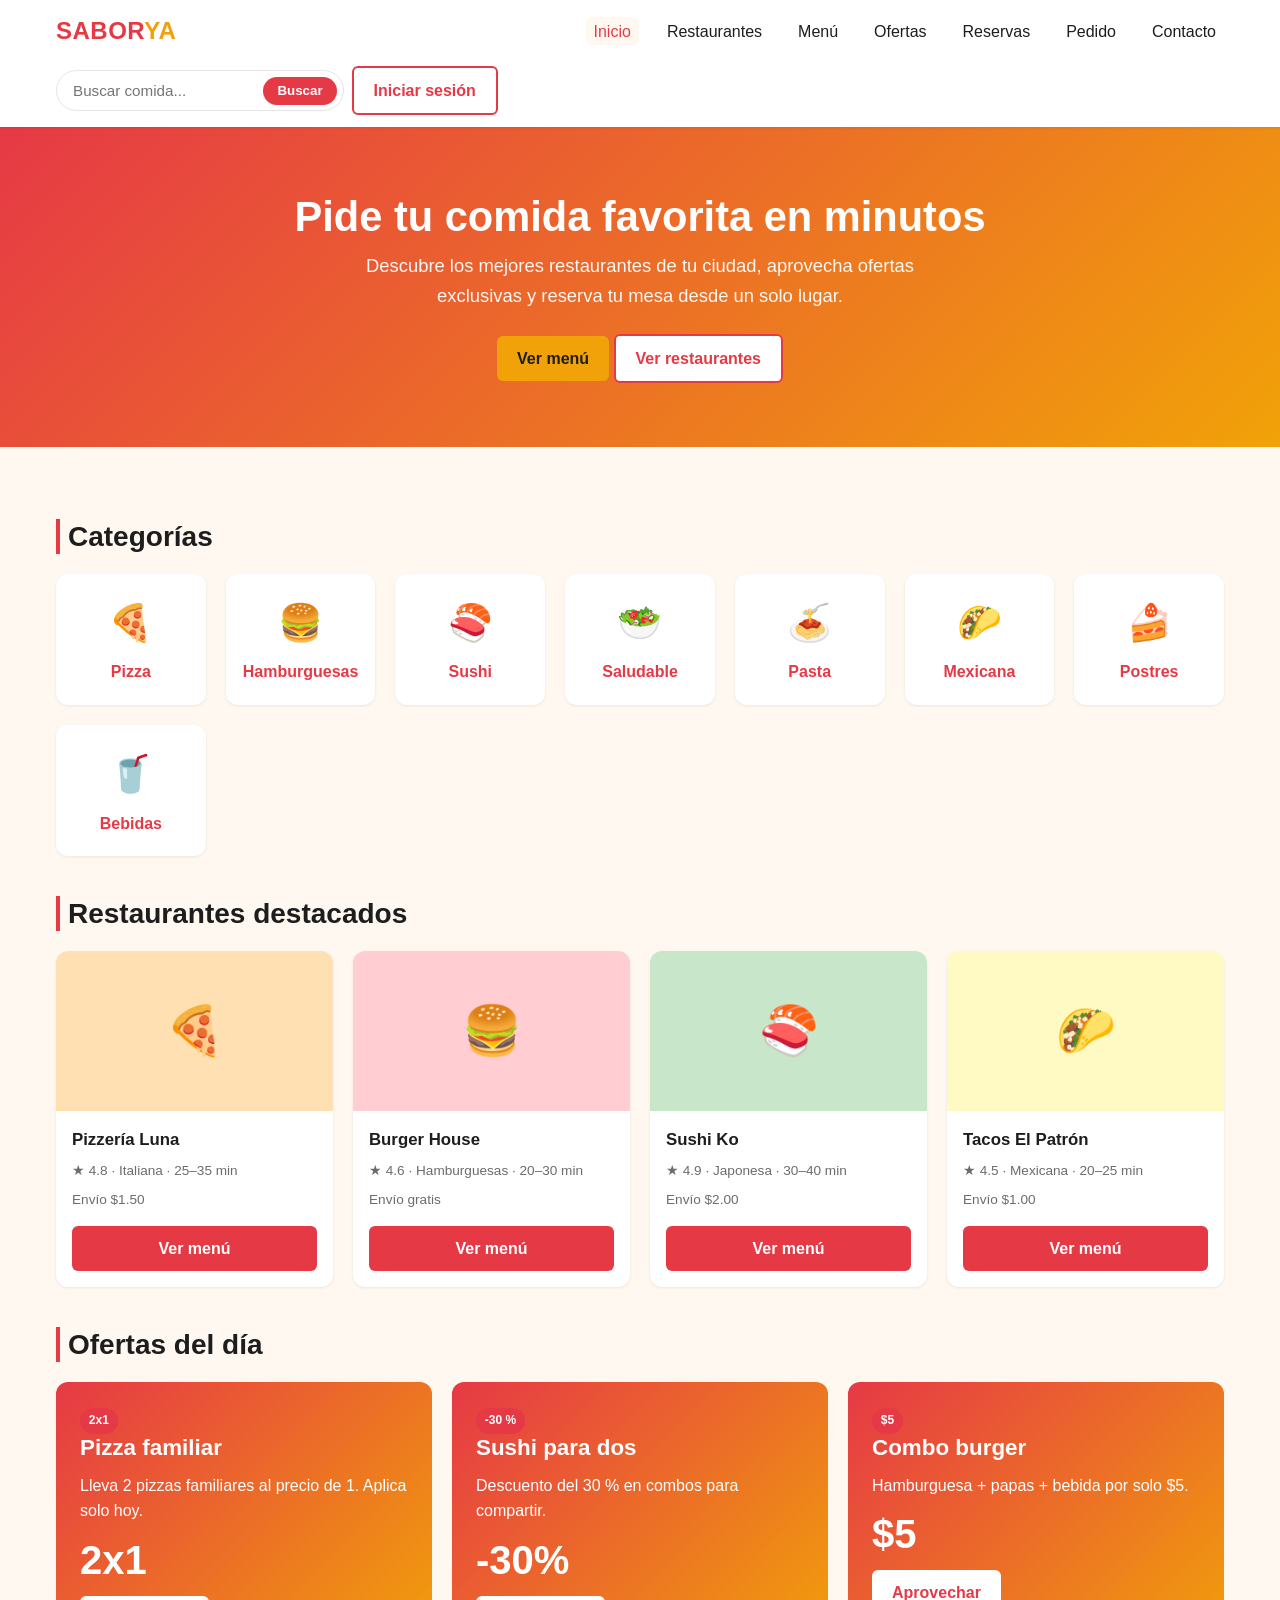
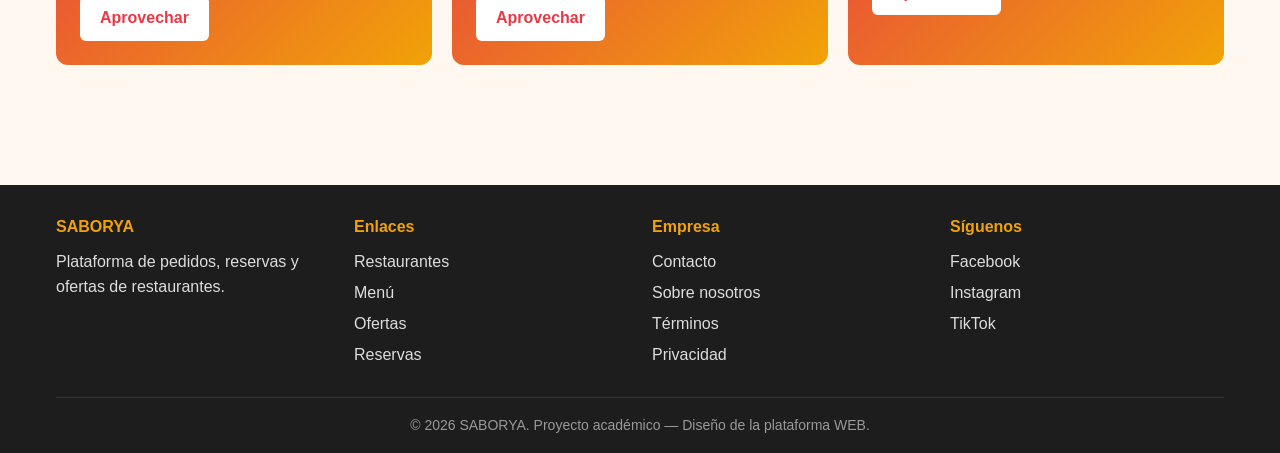
==== site/index.html @ 744498a2 "Primera Entrega: proyecto SABORYA (temática Comidas) Incluye los puntos 1-11 solicitados en la guía " ====
<!DOCTYPE html>
<html lang="es">
<head>
  <meta charset="UTF-8" />
  <meta name="viewport" content="width=device-width, initial-scale=1.0" />
  <meta name="description" content="SABORYA — Plataforma de pedidos de comida en línea, ofertas, reservas y listado de restaurantes." />
  <title>SABORYA — Pide tu comida favorita en línea</title>
  <link rel="stylesheet" href="css/base.css" />
  <link rel="stylesheet" href="css/layout.css" />
  <link rel="stylesheet" href="css/components.css" />
  <link rel="stylesheet" href="css/pages.css" />
</head>
<body>

  <header class="site-header">
    <div class="container">
      <a href="index.html" class="site-logo">SABOR<span>YA</span></a>

      <nav class="main-nav" aria-label="Navegación principal">
        <ul>
          <li><a href="index.html" class="active">Inicio</a></li>
          <li><a href="pages/restaurantes.html">Restaurantes</a></li>
          <li><a href="pages/menu.html">Menú</a></li>
          <li><a href="pages/ofertas.html">Ofertas</a></li>
          <li><a href="pages/reservas.html">Reservas</a></li>
          <li><a href="pages/pedido.html">Pedido</a></li>
          <li><a href="pages/contacto.html">Contacto</a></li>
        </ul>
      </nav>

      <div class="header-actions">
        <form class="search-bar" role="search" onsubmit="event.preventDefault();">
          <input type="search" placeholder="Buscar comida..." aria-label="Buscar" />
          <button type="submit">Buscar</button>
        </form>
        <a href="pages/compras.html" class="btn btn-outline">Iniciar sesión</a>
      </div>
    </div>
  </header>

  <section class="hero">
    <div class="container">
      <h1>Pide tu comida favorita en minutos</h1>
      <p>Descubre los mejores restaurantes de tu ciudad, aprovecha ofertas exclusivas y reserva tu mesa desde un solo lugar.</p>
      <a href="pages/menu.html" class="btn btn-secondary">Ver menú</a>
      <a href="pages/restaurantes.html" class="btn btn-outline" style="background:white;">Ver restaurantes</a>
    </div>
  </section>

  <main>
    <div class="container">

      <section class="section">
        <h2 class="section-title">Categorías</h2>
        <div class="grid grid-cats">
          <a href="pages/menu.html" class="cat">
            <div class="cat-icon">🍕</div>
            <div class="cat-name">Pizza</div>
          </a>
          <a href="pages/menu.html" class="cat">
            <div class="cat-icon">🍔</div>
            <div class="cat-name">Hamburguesas</div>
          </a>
          <a href="pages/menu.html" class="cat">
            <div class="cat-icon">🍣</div>
            <div class="cat-name">Sushi</div>
          </a>
          <a href="pages/menu.html" class="cat">
            <div class="cat-icon">🥗</div>
            <div class="cat-name">Saludable</div>
          </a>
          <a href="pages/menu.html" class="cat">
            <div class="cat-icon">🍝</div>
            <div class="cat-name">Pasta</div>
          </a>
          <a href="pages/menu.html" class="cat">
            <div class="cat-icon">🌮</div>
            <div class="cat-name">Mexicana</div>
          </a>
          <a href="pages/menu.html" class="cat">
            <div class="cat-icon">🍰</div>
            <div class="cat-name">Postres</div>
          </a>
          <a href="pages/menu.html" class="cat">
            <div class="cat-icon">🥤</div>
            <div class="cat-name">Bebidas</div>
          </a>
        </div>
      </section>

      <section class="section">
        <h2 class="section-title">Restaurantes destacados</h2>
        <div class="grid grid-cards">
          <article class="card">
            <div class="card-img" style="background-color:#FFE0B2;">🍕</div>
            <div class="card-body">
              <div class="card-title">Pizzería Luna</div>
              <div class="card-meta">★ 4.8 · Italiana · 25–35 min</div>
              <div class="card-meta">Envío $1.50</div>
            </div>
            <div class="card-foot">
              <a href="pages/menu.html" class="btn btn-primary btn-block">Ver menú</a>
            </div>
          </article>

          <article class="card">
            <div class="card-img" style="background-color:#FFCDD2;">🍔</div>
            <div class="card-body">
              <div class="card-title">Burger House</div>
              <div class="card-meta">★ 4.6 · Hamburguesas · 20–30 min</div>
              <div class="card-meta">Envío gratis</div>
            </div>
            <div class="card-foot">
              <a href="pages/menu.html" class="btn btn-primary btn-block">Ver menú</a>
            </div>
          </article>

          <article class="card">
            <div class="card-img" style="background-color:#C8E6C9;">🍣</div>
            <div class="card-body">
              <div class="card-title">Sushi Ko</div>
              <div class="card-meta">★ 4.9 · Japonesa · 30–40 min</div>
              <div class="card-meta">Envío $2.00</div>
            </div>
            <div class="card-foot">
              <a href="pages/menu.html" class="btn btn-primary btn-block">Ver menú</a>
            </div>
          </article>

          <article class="card">
            <div class="card-img" style="background-color:#FFF9C4;">🌮</div>
            <div class="card-body">
              <div class="card-title">Tacos El Patrón</div>
              <div class="card-meta">★ 4.5 · Mexicana · 20–25 min</div>
              <div class="card-meta">Envío $1.00</div>
            </div>
            <div class="card-foot">
              <a href="pages/menu.html" class="btn btn-primary btn-block">Ver menú</a>
            </div>
          </article>
        </div>
      </section>

      <section class="section">
        <h2 class="section-title">Ofertas del día</h2>
        <div class="grid grid-offers">
          <div class="offer-card">
            <span class="badge badge-offer">2x1</span>
            <h3>Pizza familiar</h3>
            <p>Lleva 2 pizzas familiares al precio de 1. Aplica solo hoy.</p>
            <div class="discount">2x1</div>
            <a href="pages/ofertas.html" class="btn">Aprovechar</a>
          </div>
          <div class="offer-card">
            <span class="badge badge-offer">-30 %</span>
            <h3>Sushi para dos</h3>
            <p>Descuento del 30 % en combos para compartir.</p>
            <div class="discount">-30%</div>
            <a href="pages/ofertas.html" class="btn">Aprovechar</a>
          </div>
          <div class="offer-card">
            <span class="badge badge-offer">$5</span>
            <h3>Combo burger</h3>
            <p>Hamburguesa + papas + bebida por solo $5.</p>
            <div class="discount">$5</div>
            <a href="pages/ofertas.html" class="btn">Aprovechar</a>
          </div>
        </div>
      </section>

    </div>
  </main>

  <footer class="site-footer">
    <div class="container">
      <div class="footer-cols">
        <div>
          <h4>SABORYA</h4>
          <p>Plataforma de pedidos, reservas y ofertas de restaurantes.</p>
        </div>
        <div>
          <h4>Enlaces</h4>
          <ul>
            <li><a href="pages/restaurantes.html">Restaurantes</a></li>
            <li><a href="pages/menu.html">Menú</a></li>
            <li><a href="pages/ofertas.html">Ofertas</a></li>
            <li><a href="pages/reservas.html">Reservas</a></li>
          </ul>
        </div>
        <div>
          <h4>Empresa</h4>
          <ul>
            <li><a href="pages/contacto.html">Contacto</a></li>
            <li><a href="#">Sobre nosotros</a></li>
            <li><a href="#">Términos</a></li>
            <li><a href="#">Privacidad</a></li>
          </ul>
        </div>
        <div>
          <h4>Síguenos</h4>
          <ul>
            <li><a href="#">Facebook</a></li>
            <li><a href="#">Instagram</a></li>
            <li><a href="#">TikTok</a></li>
          </ul>
        </div>
      </div>
      <div class="footer-bottom">
        &copy; 2026 SABORYA. Proyecto académico — Diseño de la plataforma WEB.
      </div>
    </div>
  </footer>

</body>
</html>
---- site/css/base.css ----
/* base.css — Reset, variables, tipografía base */

:root {
  --color-primary: #E63946;
  --color-primary-dark: #B5202C;
  --color-secondary: #F1A208;
  --color-bg: #FFF8F0;
  --color-surface: #FFFFFF;
  --color-text: #1D1D1D;
  --color-muted: #6C6C6C;
  --color-accent: #2A9D8F;
  --color-border: #E5E5E5;

  --font-base: 'Segoe UI', Roboto, 'Helvetica Neue', Arial, sans-serif;
  --font-heading: 'Segoe UI', 'Trebuchet MS', sans-serif;

  --radius-sm: 6px;
  --radius-md: 12px;
  --radius-lg: 20px;

  --shadow-sm: 0 1px 3px rgba(0, 0, 0, 0.08);
  --shadow-md: 0 4px 12px rgba(0, 0, 0, 0.10);

  --max-width: 1200px;
}

* {
  box-sizing: border-box;
  margin: 0;
  padding: 0;
}

html {
  scroll-behavior: smooth;
}

body {
  font-family: var(--font-base);
  color: var(--color-text);
  background-color: var(--color-bg);
  line-height: 1.6;
  min-height: 100vh;
  display: flex;
  flex-direction: column;
}

h1, h2, h3, h4 {
  font-family: var(--font-heading);
  color: var(--color-text);
  line-height: 1.25;
  margin-bottom: 0.5em;
}

h1 { font-size: 2.25rem; }
h2 { font-size: 1.75rem; }
h3 { font-size: 1.3rem; }

p {
  margin-bottom: 1em;
}

a {
  color: var(--color-primary);
  text-decoration: none;
  transition: color 0.2s ease;
}

a:hover {
  color: var(--color-primary-dark);
}

img {
  max-width: 100%;
  height: auto;
  display: block;
}

ul {
  list-style: none;
}
---- site/css/layout.css ----
/* layout.css — Header, footer, grids, contenedores */

.container {
  width: 100%;
  max-width: var(--max-width);
  margin: 0 auto;
  padding: 0 1rem;
}

/* ============ Header ============ */
.site-header {
  background-color: var(--color-surface);
  box-shadow: var(--shadow-sm);
  position: sticky;
  top: 0;
  z-index: 100;
}

.site-header .container {
  display: flex;
  align-items: center;
  justify-content: space-between;
  flex-wrap: wrap;
  padding-top: 0.75rem;
  padding-bottom: 0.75rem;
  gap: 1rem;
}

.site-logo {
  font-family: var(--font-heading);
  font-size: 1.5rem;
  font-weight: 700;
  color: var(--color-primary);
  letter-spacing: 0.5px;
}

.site-logo span {
  color: var(--color-secondary);
}

.main-nav ul {
  display: flex;
  gap: 1.25rem;
  flex-wrap: wrap;
}

.main-nav a {
  color: var(--color-text);
  font-weight: 500;
  padding: 0.35rem 0.5rem;
  border-radius: var(--radius-sm);
}

.main-nav a:hover,
.main-nav a.active {
  background-color: var(--color-bg);
  color: var(--color-primary);
}

.header-actions {
  display: flex;
  gap: 0.5rem;
  align-items: center;
}

/* ============ Hero ============ */
.hero {
  background: linear-gradient(135deg, var(--color-primary) 0%, var(--color-secondary) 100%);
  color: white;
  padding: 4rem 1rem;
  text-align: center;
}

.hero h1 {
  color: white;
  font-size: 2.6rem;
  margin-bottom: 0.5rem;
}

.hero p {
  font-size: 1.15rem;
  max-width: 600px;
  margin: 0 auto 1.5rem;
  opacity: 0.95;
}

/* ============ Main ============ */
main {
  flex: 1;
  padding: 2rem 0;
}

.section {
  margin: 2.5rem 0;
}

.section-title {
  margin-bottom: 1.25rem;
  padding-left: 0.5rem;
  border-left: 4px solid var(--color-primary);
}

/* ============ Grids ============ */
.grid {
  display: grid;
  gap: 1.25rem;
}

.grid-cats   { grid-template-columns: repeat(auto-fit, minmax(140px, 1fr)); }
.grid-cards  { grid-template-columns: repeat(auto-fit, minmax(220px, 1fr)); }
.grid-offers { grid-template-columns: repeat(auto-fit, minmax(260px, 1fr)); }

/* ============ Footer ============ */
.site-footer {
  background-color: #1D1D1D;
  color: #DDD;
  padding: 2rem 0 1rem;
  margin-top: 3rem;
}

.site-footer a {
  color: #DDD;
}

.site-footer a:hover {
  color: var(--color-secondary);
}

.footer-cols {
  display: grid;
  grid-template-columns: repeat(auto-fit, minmax(200px, 1fr));
  gap: 1.5rem;
  margin-bottom: 1.5rem;
}

.footer-cols h4 {
  color: var(--color-secondary);
  margin-bottom: 0.75rem;
}

.footer-cols li {
  margin-bottom: 0.35rem;
}

.footer-bottom {
  text-align: center;
  padding-top: 1rem;
  border-top: 1px solid #333;
  font-size: 0.875rem;
  color: #999;
}

/* ============ Responsive ============ */
@media (max-width: 720px) {
  .site-header .container {
    flex-direction: column;
    align-items: flex-start;
  }
  .main-nav ul {
    gap: 0.5rem;
  }
  .hero {
    padding: 2.5rem 1rem;
  }
  .hero h1 {
    font-size: 1.9rem;
  }
}
---- site/css/components.css ----
/* components.css — Botones, tarjetas, formularios, badges */

/* ============ Botones ============ */
.btn {
  display: inline-block;
  padding: 0.6rem 1.25rem;
  border-radius: var(--radius-sm);
  font-weight: 600;
  text-align: center;
  cursor: pointer;
  border: none;
  transition: transform 0.15s ease, box-shadow 0.2s ease, background-color 0.2s ease;
}

.btn:hover {
  transform: translateY(-1px);
  box-shadow: var(--shadow-sm);
}

.btn-primary {
  background-color: var(--color-primary);
  color: white;
}

.btn-primary:hover {
  background-color: var(--color-primary-dark);
  color: white;
}

.btn-secondary {
  background-color: var(--color-secondary);
  color: var(--color-text);
}

.btn-outline {
  background-color: transparent;
  color: var(--color-primary);
  border: 2px solid var(--color-primary);
}

.btn-outline:hover {
  background-color: var(--color-primary);
  color: white;
}

.btn-block {
  display: block;
  width: 100%;
}

/* ============ Tarjetas ============ */
.card {
  background-color: var(--color-surface);
  border-radius: var(--radius-md);
  box-shadow: var(--shadow-sm);
  overflow: hidden;
  display: flex;
  flex-direction: column;
  transition: transform 0.15s ease, box-shadow 0.2s ease;
}

.card:hover {
  transform: translateY(-3px);
  box-shadow: var(--shadow-md);
}

.card-img {
  width: 100%;
  height: 160px;
  background-color: var(--color-bg);
  background-size: cover;
  background-position: center;
  display: flex;
  align-items: center;
  justify-content: center;
  font-size: 3rem;
}

.card-body {
  padding: 1rem;
  display: flex;
  flex-direction: column;
  gap: 0.4rem;
  flex: 1;
}

.card-title {
  font-size: 1.05rem;
  font-weight: 600;
}

.card-meta {
  font-size: 0.85rem;
  color: var(--color-muted);
}

.card-price {
  font-weight: 700;
  color: var(--color-primary);
  font-size: 1.1rem;
}

.card-foot {
  padding: 0 1rem 1rem;
}

/* ============ Categoría circular ============ */
.cat {
  text-align: center;
  background-color: var(--color-surface);
  padding: 1.25rem 0.75rem;
  border-radius: var(--radius-md);
  box-shadow: var(--shadow-sm);
  transition: transform 0.15s ease;
}

.cat:hover {
  transform: translateY(-3px);
}

.cat-icon {
  font-size: 2.25rem;
  margin-bottom: 0.5rem;
}

.cat-name {
  font-weight: 600;
}

/* ============ Badges ============ */
.badge {
  display: inline-block;
  padding: 0.2rem 0.55rem;
  border-radius: 999px;
  font-size: 0.75rem;
  font-weight: 600;
  background-color: var(--color-accent);
  color: white;
}

.badge-offer {
  background-color: var(--color-primary);
}

.badge-new {
  background-color: var(--color-secondary);
  color: var(--color-text);
}

/* ============ Formularios ============ */
.form {
  background-color: var(--color-surface);
  padding: 1.75rem;
  border-radius: var(--radius-md);
  box-shadow: var(--shadow-sm);
  max-width: 600px;
  margin: 0 auto;
}

.form-row {
  margin-bottom: 1rem;
}

.form-row.two-cols {
  display: grid;
  grid-template-columns: 1fr 1fr;
  gap: 1rem;
}

.form-label {
  display: block;
  margin-bottom: 0.35rem;
  font-weight: 600;
  font-size: 0.92rem;
}

.form-input,
.form-select,
.form-textarea {
  width: 100%;
  padding: 0.6rem 0.75rem;
  border: 1px solid var(--color-border);
  border-radius: var(--radius-sm);
  font-family: inherit;
  font-size: 1rem;
  background-color: white;
  transition: border-color 0.2s ease, box-shadow 0.2s ease;
}

.form-input:focus,
.form-select:focus,
.form-textarea:focus {
  outline: none;
  border-color: var(--color-primary);
  box-shadow: 0 0 0 3px rgba(230, 57, 70, 0.15);
}

.form-textarea {
  resize: vertical;
  min-height: 100px;
}

.form-hint {
  font-size: 0.8rem;
  color: var(--color-muted);
  margin-top: 0.25rem;
}

/* ============ Buscador ============ */
.search-bar {
  display: flex;
  background-color: white;
  border: 1px solid var(--color-border);
  border-radius: 999px;
  padding: 0.35rem 0.35rem 0.35rem 1rem;
  align-items: center;
  max-width: 360px;
}

.search-bar input {
  flex: 1;
  border: none;
  outline: none;
  font-size: 0.95rem;
  background: transparent;
}

.search-bar button {
  background-color: var(--color-primary);
  color: white;
  border: none;
  border-radius: 999px;
  padding: 0.4rem 0.9rem;
  cursor: pointer;
  font-weight: 600;
}

@media (max-width: 720px) {
  .form-row.two-cols {
    grid-template-columns: 1fr;
  }
}
---- site/css/pages.css ----
/* pages.css — Estilos específicos por página */

/* ============ Listado de pedido / carrito ============ */
.cart-table {
  width: 100%;
  background-color: var(--color-surface);
  border-radius: var(--radius-md);
  overflow: hidden;
  box-shadow: var(--shadow-sm);
  border-collapse: collapse;
}

.cart-table th,
.cart-table td {
  padding: 0.85rem 1rem;
  text-align: left;
  border-bottom: 1px solid var(--color-border);
}

.cart-table th {
  background-color: var(--color-bg);
  font-weight: 600;
}

.cart-table tfoot td {
  font-weight: 700;
  border-bottom: none;
  background-color: var(--color-bg);
}

.cart-total {
  color: var(--color-primary);
  font-size: 1.1rem;
}

/* ============ Filtros ============ */
.filters {
  display: flex;
  flex-wrap: wrap;
  gap: 0.5rem;
  margin-bottom: 1.25rem;
  padding: 1rem;
  background-color: var(--color-surface);
  border-radius: var(--radius-md);
  box-shadow: var(--shadow-sm);
}

.filter-chip {
  padding: 0.35rem 0.9rem;
  background-color: var(--color-bg);
  border: 1px solid var(--color-border);
  border-radius: 999px;
  font-size: 0.875rem;
  cursor: pointer;
}

.filter-chip.active {
  background-color: var(--color-primary);
  color: white;
  border-color: var(--color-primary);
}

/* ============ Oferta destacada ============ */
.offer-card {
  position: relative;
  background: linear-gradient(135deg, var(--color-primary) 0%, var(--color-secondary) 100%);
  color: white;
  padding: 1.5rem;
  border-radius: var(--radius-md);
  overflow: hidden;
}

.offer-card h3 {
  color: white;
  font-size: 1.4rem;
}

.offer-card .discount {
  font-size: 2.5rem;
  font-weight: 800;
  line-height: 1;
}

.offer-card .btn {
  margin-top: 1rem;
  background-color: white;
  color: var(--color-primary);
}

/* ============ Detalle de restaurante / contacto ============ */
.info-box {
  background-color: var(--color-surface);
  padding: 1.25rem;
  border-radius: var(--radius-md);
  box-shadow: var(--shadow-sm);
}

.info-grid {
  display: grid;
  grid-template-columns: 2fr 1fr;
  gap: 1.5rem;
}

@media (max-width: 720px) {
  .info-grid {
    grid-template-columns: 1fr;
  }
  .cart-table {
    font-size: 0.875rem;
  }
}
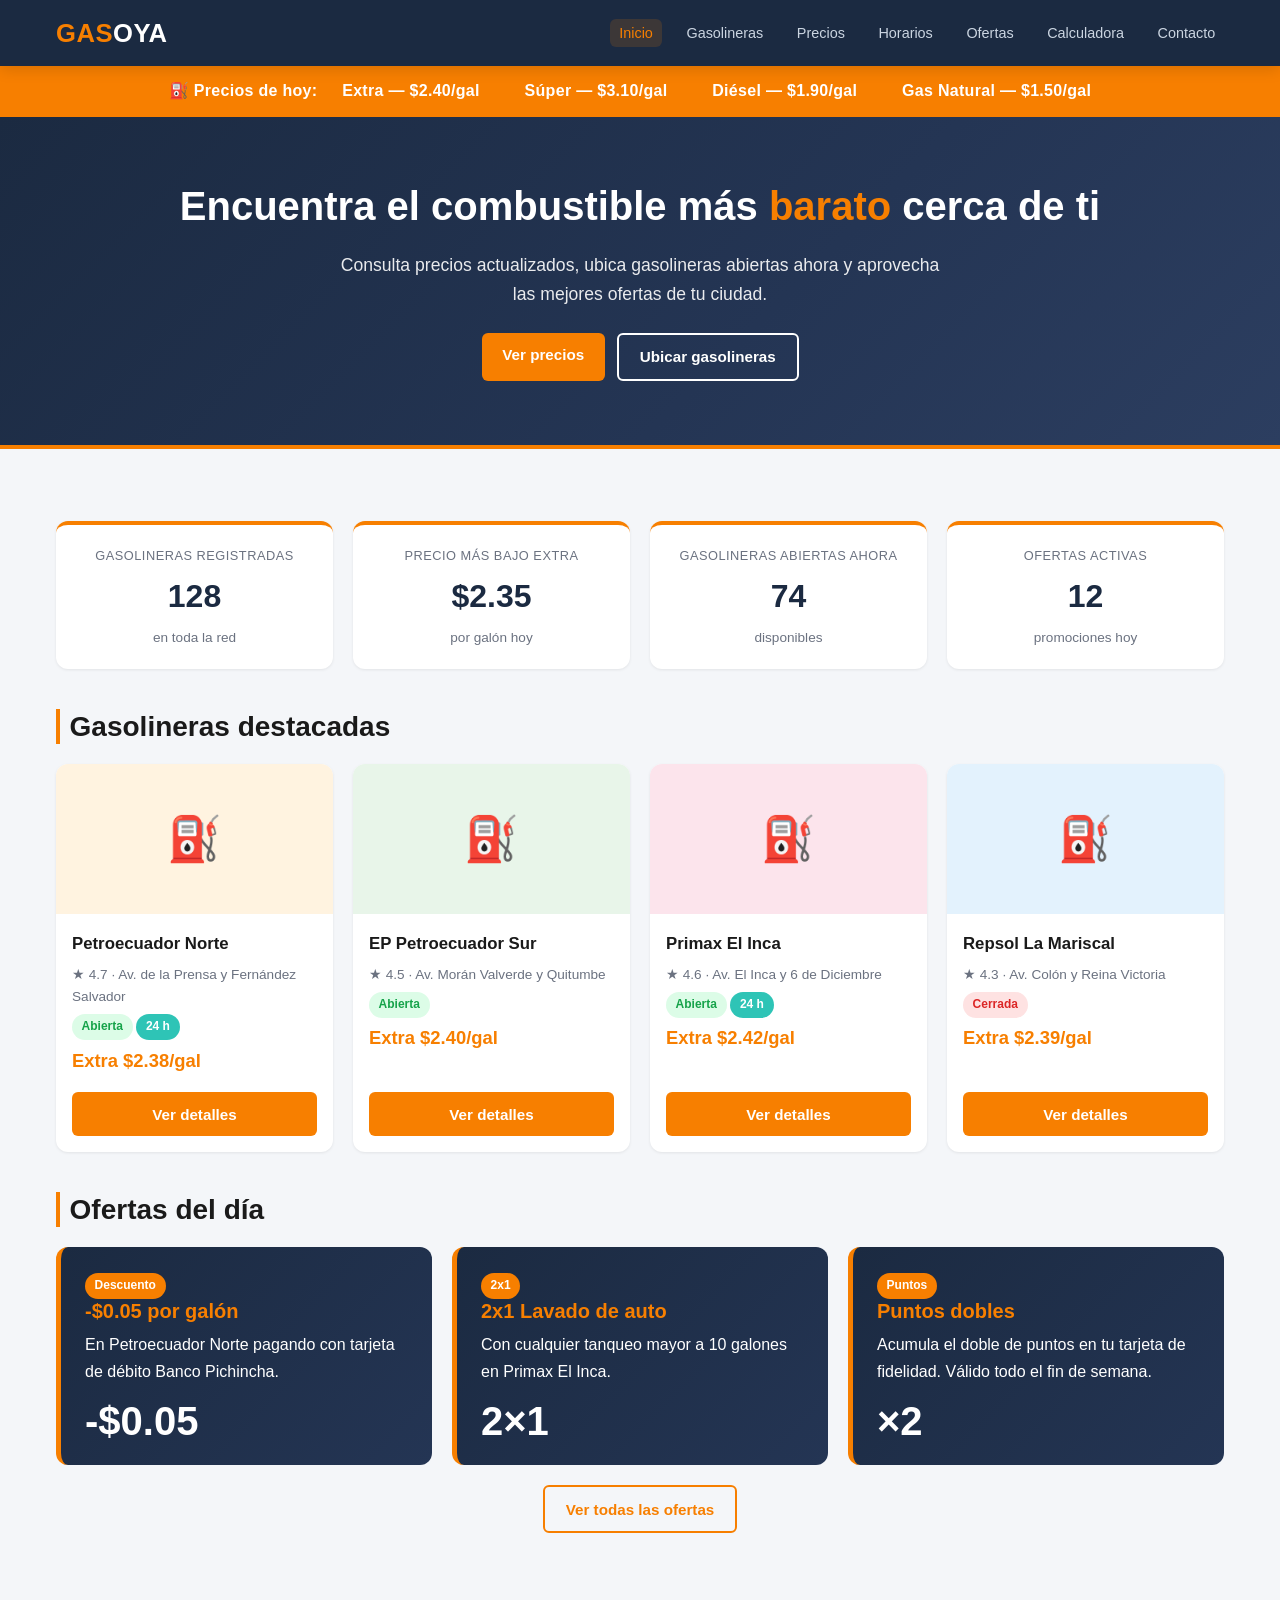
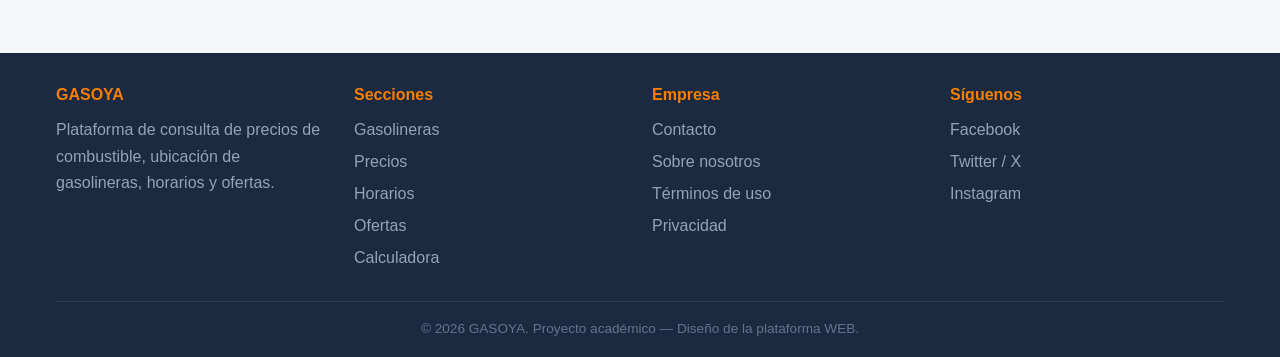
==== commit 21c6f8e3: "Primera Entrega: cambio de temática a COMBUSTIBLES — proyecto GASOYA El grupo eligió la temática Com" ====
--- a/site/index.html
+++ b/site/index.html
@@ -3,8 +3,8 @@
 <head>
   <meta charset="UTF-8" />
   <meta name="viewport" content="width=device-width, initial-scale=1.0" />
-  <meta name="description" content="SABORYA — Plataforma de pedidos de comida en línea, ofertas, reservas y listado de restaurantes." />
-  <title>SABORYA — Pide tu comida favorita en línea</title>
+  <meta name="description" content="GASOYA — Consulta precios de combustible, ubica gasolineras, revisa horarios y aprovecha ofertas." />
+  <title>GASOYA — Precios de combustible en línea</title>
   <link rel="stylesheet" href="css/base.css" />
   <link rel="stylesheet" href="css/layout.css" />
   <link rel="stylesheet" href="css/components.css" />
@@ -14,157 +14,154 @@
 
   <header class="site-header">
     <div class="container">
-      <a href="index.html" class="site-logo">SABOR<span>YA</span></a>
+      <a href="index.html" class="site-logo">GAS<span>OYA</span></a>
 
       <nav class="main-nav" aria-label="Navegación principal">
         <ul>
           <li><a href="index.html" class="active">Inicio</a></li>
-          <li><a href="pages/restaurantes.html">Restaurantes</a></li>
-          <li><a href="pages/menu.html">Menú</a></li>
+          <li><a href="pages/gasolineras.html">Gasolineras</a></li>
+          <li><a href="pages/precios.html">Precios</a></li>
+          <li><a href="pages/horarios.html">Horarios</a></li>
           <li><a href="pages/ofertas.html">Ofertas</a></li>
-          <li><a href="pages/reservas.html">Reservas</a></li>
-          <li><a href="pages/pedido.html">Pedido</a></li>
+          <li><a href="pages/calculadora.html">Calculadora</a></li>
           <li><a href="pages/contacto.html">Contacto</a></li>
         </ul>
       </nav>
-
-      <div class="header-actions">
-        <form class="search-bar" role="search" onsubmit="event.preventDefault();">
-          <input type="search" placeholder="Buscar comida..." aria-label="Buscar" />
-          <button type="submit">Buscar</button>
-        </form>
-        <a href="pages/compras.html" class="btn btn-outline">Iniciar sesión</a>
+    </div>
+  </header>
+
+  <!-- Banda de precios del día -->
+  <div class="price-band">
+    ⛽ Precios de hoy:
+    <span>Extra — $2.40/gal</span>
+    <span>Súper — $3.10/gal</span>
+    <span>Diésel — $1.90/gal</span>
+    <span>Gas Natural — $1.50/gal</span>
+  </div>
+
+  <section class="hero">
+    <div class="container">
+      <h1>Encuentra el combustible más <span>barato</span> cerca de ti</h1>
+      <p>Consulta precios actualizados, ubica gasolineras abiertas ahora y aprovecha las mejores ofertas de tu ciudad.</p>
+      <div class="hero-actions">
+        <a href="pages/precios.html" class="btn btn-primary">Ver precios</a>
+        <a href="pages/gasolineras.html" class="btn btn-outline-white">Ubicar gasolineras</a>
       </div>
     </div>
-  </header>
-
-  <section class="hero">
-    <div class="container">
-      <h1>Pide tu comida favorita en minutos</h1>
-      <p>Descubre los mejores restaurantes de tu ciudad, aprovecha ofertas exclusivas y reserva tu mesa desde un solo lugar.</p>
-      <a href="pages/menu.html" class="btn btn-secondary">Ver menú</a>
-      <a href="pages/restaurantes.html" class="btn btn-outline" style="background:white;">Ver restaurantes</a>
-    </div>
   </section>
 
   <main>
     <div class="container">
 
+      <!-- Estadísticas rápidas -->
       <section class="section">
-        <h2 class="section-title">Categorías</h2>
-        <div class="grid grid-cats">
-          <a href="pages/menu.html" class="cat">
-            <div class="cat-icon">🍕</div>
-            <div class="cat-name">Pizza</div>
-          </a>
-          <a href="pages/menu.html" class="cat">
-            <div class="cat-icon">🍔</div>
-            <div class="cat-name">Hamburguesas</div>
-          </a>
-          <a href="pages/menu.html" class="cat">
-            <div class="cat-icon">🍣</div>
-            <div class="cat-name">Sushi</div>
-          </a>
-          <a href="pages/menu.html" class="cat">
-            <div class="cat-icon">🥗</div>
-            <div class="cat-name">Saludable</div>
-          </a>
-          <a href="pages/menu.html" class="cat">
-            <div class="cat-icon">🍝</div>
-            <div class="cat-name">Pasta</div>
-          </a>
-          <a href="pages/menu.html" class="cat">
-            <div class="cat-icon">🌮</div>
-            <div class="cat-name">Mexicana</div>
-          </a>
-          <a href="pages/menu.html" class="cat">
-            <div class="cat-icon">🍰</div>
-            <div class="cat-name">Postres</div>
-          </a>
-          <a href="pages/menu.html" class="cat">
-            <div class="cat-icon">🥤</div>
-            <div class="cat-name">Bebidas</div>
-          </a>
+        <div class="grid grid-stats">
+          <div class="stat-box">
+            <div class="stat-label">Gasolineras registradas</div>
+            <div class="stat-value">128</div>
+            <div class="stat-unit">en toda la red</div>
+          </div>
+          <div class="stat-box">
+            <div class="stat-label">Precio más bajo Extra</div>
+            <div class="stat-value">$2.35</div>
+            <div class="stat-unit">por galón hoy</div>
+          </div>
+          <div class="stat-box">
+            <div class="stat-label">Gasolineras abiertas ahora</div>
+            <div class="stat-value">74</div>
+            <div class="stat-unit">disponibles</div>
+          </div>
+          <div class="stat-box">
+            <div class="stat-label">Ofertas activas</div>
+            <div class="stat-value">12</div>
+            <div class="stat-unit">promociones hoy</div>
+          </div>
         </div>
       </section>
 
+      <!-- Gasolineras destacadas -->
       <section class="section">
-        <h2 class="section-title">Restaurantes destacados</h2>
+        <h2 class="section-title">Gasolineras destacadas</h2>
         <div class="grid grid-cards">
           <article class="card">
-            <div class="card-img" style="background-color:#FFE0B2;">🍕</div>
-            <div class="card-body">
-              <div class="card-title">Pizzería Luna</div>
-              <div class="card-meta">★ 4.8 · Italiana · 25–35 min</div>
-              <div class="card-meta">Envío $1.50</div>
-            </div>
-            <div class="card-foot">
-              <a href="pages/menu.html" class="btn btn-primary btn-block">Ver menú</a>
-            </div>
-          </article>
-
-          <article class="card">
-            <div class="card-img" style="background-color:#FFCDD2;">🍔</div>
-            <div class="card-body">
-              <div class="card-title">Burger House</div>
-              <div class="card-meta">★ 4.6 · Hamburguesas · 20–30 min</div>
-              <div class="card-meta">Envío gratis</div>
-            </div>
-            <div class="card-foot">
-              <a href="pages/menu.html" class="btn btn-primary btn-block">Ver menú</a>
-            </div>
-          </article>
-
-          <article class="card">
-            <div class="card-img" style="background-color:#C8E6C9;">🍣</div>
-            <div class="card-body">
-              <div class="card-title">Sushi Ko</div>
-              <div class="card-meta">★ 4.9 · Japonesa · 30–40 min</div>
-              <div class="card-meta">Envío $2.00</div>
-            </div>
-            <div class="card-foot">
-              <a href="pages/menu.html" class="btn btn-primary btn-block">Ver menú</a>
-            </div>
-          </article>
-
-          <article class="card">
-            <div class="card-img" style="background-color:#FFF9C4;">🌮</div>
-            <div class="card-body">
-              <div class="card-title">Tacos El Patrón</div>
-              <div class="card-meta">★ 4.5 · Mexicana · 20–25 min</div>
-              <div class="card-meta">Envío $1.00</div>
-            </div>
-            <div class="card-foot">
-              <a href="pages/menu.html" class="btn btn-primary btn-block">Ver menú</a>
+            <div class="card-img" style="background-color:#FFF3E0;">⛽</div>
+            <div class="card-body">
+              <div class="card-title">Petroecuador Norte</div>
+              <div class="card-meta">★ 4.7 · Av. de la Prensa y Fernández Salvador</div>
+              <div class="card-meta"><span class="badge badge-open">Abierta</span> <span class="badge badge-24h">24 h</span></div>
+              <div class="card-price">Extra $2.38/gal</div>
+            </div>
+            <div class="card-foot">
+              <a href="pages/gasolineras.html" class="btn btn-primary btn-block">Ver detalles</a>
+            </div>
+          </article>
+
+          <article class="card">
+            <div class="card-img" style="background-color:#E8F5E9;">⛽</div>
+            <div class="card-body">
+              <div class="card-title">EP Petroecuador Sur</div>
+              <div class="card-meta">★ 4.5 · Av. Morán Valverde y Quitumbe</div>
+              <div class="card-meta"><span class="badge badge-open">Abierta</span></div>
+              <div class="card-price">Extra $2.40/gal</div>
+            </div>
+            <div class="card-foot">
+              <a href="pages/gasolineras.html" class="btn btn-primary btn-block">Ver detalles</a>
+            </div>
+          </article>
+
+          <article class="card">
+            <div class="card-img" style="background-color:#FCE4EC;">⛽</div>
+            <div class="card-body">
+              <div class="card-title">Primax El Inca</div>
+              <div class="card-meta">★ 4.6 · Av. El Inca y 6 de Diciembre</div>
+              <div class="card-meta"><span class="badge badge-open">Abierta</span> <span class="badge badge-24h">24 h</span></div>
+              <div class="card-price">Extra $2.42/gal</div>
+            </div>
+            <div class="card-foot">
+              <a href="pages/gasolineras.html" class="btn btn-primary btn-block">Ver detalles</a>
+            </div>
+          </article>
+
+          <article class="card">
+            <div class="card-img" style="background-color:#E3F2FD;">⛽</div>
+            <div class="card-body">
+              <div class="card-title">Repsol La Mariscal</div>
+              <div class="card-meta">★ 4.3 · Av. Colón y Reina Victoria</div>
+              <div class="card-meta"><span class="badge badge-closed">Cerrada</span></div>
+              <div class="card-price">Extra $2.39/gal</div>
+            </div>
+            <div class="card-foot">
+              <a href="pages/gasolineras.html" class="btn btn-primary btn-block">Ver detalles</a>
             </div>
           </article>
         </div>
       </section>
 
+      <!-- Ofertas del día -->
       <section class="section">
         <h2 class="section-title">Ofertas del día</h2>
         <div class="grid grid-offers">
           <div class="offer-card">
+            <span class="badge badge-offer">Descuento</span>
+            <h3>-$0.05 por galón</h3>
+            <p>En Petroecuador Norte pagando con tarjeta de débito Banco Pichincha.</p>
+            <div class="discount">-$0.05</div>
+          </div>
+          <div class="offer-card">
             <span class="badge badge-offer">2x1</span>
-            <h3>Pizza familiar</h3>
-            <p>Lleva 2 pizzas familiares al precio de 1. Aplica solo hoy.</p>
-            <div class="discount">2x1</div>
-            <a href="pages/ofertas.html" class="btn">Aprovechar</a>
+            <h3>2x1 Lavado de auto</h3>
+            <p>Con cualquier tanqueo mayor a 10 galones en Primax El Inca.</p>
+            <div class="discount">2×1</div>
           </div>
           <div class="offer-card">
-            <span class="badge badge-offer">-30 %</span>
-            <h3>Sushi para dos</h3>
-            <p>Descuento del 30 % en combos para compartir.</p>
-            <div class="discount">-30%</div>
-            <a href="pages/ofertas.html" class="btn">Aprovechar</a>
-          </div>
-          <div class="offer-card">
-            <span class="badge badge-offer">$5</span>
-            <h3>Combo burger</h3>
-            <p>Hamburguesa + papas + bebida por solo $5.</p>
-            <div class="discount">$5</div>
-            <a href="pages/ofertas.html" class="btn">Aprovechar</a>
-          </div>
+            <span class="badge badge-offer">Puntos</span>
+            <h3>Puntos dobles</h3>
+            <p>Acumula el doble de puntos en tu tarjeta de fidelidad. Válido todo el fin de semana.</p>
+            <div class="discount">×2</div>
+          </div>
+        </div>
+        <div style="text-align:center; margin-top:1.25rem;">
+          <a href="pages/ofertas.html" class="btn btn-outline">Ver todas las ofertas</a>
         </div>
       </section>
 
@@ -175,16 +172,17 @@
     <div class="container">
       <div class="footer-cols">
         <div>
-          <h4>SABORYA</h4>
-          <p>Plataforma de pedidos, reservas y ofertas de restaurantes.</p>
-        </div>
-        <div>
-          <h4>Enlaces</h4>
+          <h4>GASOYA</h4>
+          <p>Plataforma de consulta de precios de combustible, ubicación de gasolineras, horarios y ofertas.</p>
+        </div>
+        <div>
+          <h4>Secciones</h4>
           <ul>
-            <li><a href="pages/restaurantes.html">Restaurantes</a></li>
-            <li><a href="pages/menu.html">Menú</a></li>
+            <li><a href="pages/gasolineras.html">Gasolineras</a></li>
+            <li><a href="pages/precios.html">Precios</a></li>
+            <li><a href="pages/horarios.html">Horarios</a></li>
             <li><a href="pages/ofertas.html">Ofertas</a></li>
-            <li><a href="pages/reservas.html">Reservas</a></li>
+            <li><a href="pages/calculadora.html">Calculadora</a></li>
           </ul>
         </div>
         <div>
@@ -192,7 +190,7 @@
           <ul>
             <li><a href="pages/contacto.html">Contacto</a></li>
             <li><a href="#">Sobre nosotros</a></li>
-            <li><a href="#">Términos</a></li>
+            <li><a href="#">Términos de uso</a></li>
             <li><a href="#">Privacidad</a></li>
           </ul>
         </div>
@@ -200,13 +198,13 @@
           <h4>Síguenos</h4>
           <ul>
             <li><a href="#">Facebook</a></li>
+            <li><a href="#">Twitter / X</a></li>
             <li><a href="#">Instagram</a></li>
-            <li><a href="#">TikTok</a></li>
           </ul>
         </div>
       </div>
       <div class="footer-bottom">
-        &copy; 2026 SABORYA. Proyecto académico — Diseño de la plataforma WEB.
+        &copy; 2026 GASOYA. Proyecto académico — Diseño de la plataforma WEB.
       </div>
     </div>
   </footer>
--- a/site/css/base.css
+++ b/site/css/base.css
@@ -1,44 +1,40 @@
-/* base.css — Reset, variables, tipografía base */
+/* base.css — Reset, variables, tipografía */
 
 :root {
-  --color-primary: #E63946;
-  --color-primary-dark: #B5202C;
-  --color-secondary: #F1A208;
-  --color-bg: #FFF8F0;
-  --color-surface: #FFFFFF;
-  --color-text: #1D1D1D;
-  --color-muted: #6C6C6C;
-  --color-accent: #2A9D8F;
-  --color-border: #E5E5E5;
+  --color-primary:      #F77F00;
+  --color-primary-dark: #C96200;
+  --color-secondary:    #1B2A41;
+  --color-secondary-lt: #243554;
+  --color-bg:           #F4F6F9;
+  --color-surface:      #FFFFFF;
+  --color-text:         #1A1A1A;
+  --color-muted:        #6B7280;
+  --color-accent:       #2EC4B6;
+  --color-danger:       #E63946;
+  --color-border:       #E2E8F0;
 
-  --font-base: 'Segoe UI', Roboto, 'Helvetica Neue', Arial, sans-serif;
+  --font-base:    'Segoe UI', Roboto, 'Helvetica Neue', Arial, sans-serif;
   --font-heading: 'Segoe UI', 'Trebuchet MS', sans-serif;
 
   --radius-sm: 6px;
   --radius-md: 12px;
   --radius-lg: 20px;
 
-  --shadow-sm: 0 1px 3px rgba(0, 0, 0, 0.08);
-  --shadow-md: 0 4px 12px rgba(0, 0, 0, 0.10);
+  --shadow-sm: 0 1px 3px rgba(0,0,0,.08);
+  --shadow-md: 0 4px 14px rgba(0,0,0,.12);
 
   --max-width: 1200px;
 }
 
-* {
-  box-sizing: border-box;
-  margin: 0;
-  padding: 0;
-}
+*, *::before, *::after { box-sizing: border-box; margin: 0; padding: 0; }
 
-html {
-  scroll-behavior: smooth;
-}
+html { scroll-behavior: smooth; }
 
 body {
   font-family: var(--font-base);
   color: var(--color-text);
   background-color: var(--color-bg);
-  line-height: 1.6;
+  line-height: 1.65;
   min-height: 100vh;
   display: flex;
   flex-direction: column;
@@ -46,35 +42,19 @@
 
 h1, h2, h3, h4 {
   font-family: var(--font-heading);
-  color: var(--color-text);
   line-height: 1.25;
-  margin-bottom: 0.5em;
+  margin-bottom: .5em;
 }
 
 h1 { font-size: 2.25rem; }
 h2 { font-size: 1.75rem; }
-h3 { font-size: 1.3rem; }
+h3 { font-size: 1.25rem; }
 
-p {
-  margin-bottom: 1em;
-}
+p { margin-bottom: 1em; }
 
-a {
-  color: var(--color-primary);
-  text-decoration: none;
-  transition: color 0.2s ease;
-}
+a { color: var(--color-primary); text-decoration: none; transition: color .2s; }
+a:hover { color: var(--color-primary-dark); }
 
-a:hover {
-  color: var(--color-primary-dark);
-}
+img { max-width: 100%; height: auto; display: block; }
 
-img {
-  max-width: 100%;
-  height: auto;
-  display: block;
-}
-
-ul {
-  list-style: none;
-}
+ul { list-style: none; }
--- a/site/css/layout.css
+++ b/site/css/layout.css
@@ -7,13 +7,13 @@
   padding: 0 1rem;
 }
 
-/* ============ Header ============ */
+/* ── Header ── */
 .site-header {
-  background-color: var(--color-surface);
-  box-shadow: var(--shadow-sm);
+  background-color: var(--color-secondary);
   position: sticky;
   top: 0;
   z-index: 100;
+  box-shadow: var(--shadow-md);
 }
 
 .site-header .container {
@@ -21,110 +21,91 @@
   align-items: center;
   justify-content: space-between;
   flex-wrap: wrap;
-  padding-top: 0.75rem;
-  padding-bottom: 0.75rem;
-  gap: 1rem;
+  padding-top: .75rem;
+  padding-bottom: .75rem;
+  gap: .75rem;
 }
 
 .site-logo {
   font-family: var(--font-heading);
-  font-size: 1.5rem;
-  font-weight: 700;
+  font-size: 1.6rem;
+  font-weight: 800;
   color: var(--color-primary);
-  letter-spacing: 0.5px;
+  letter-spacing: .5px;
 }
 
-.site-logo span {
-  color: var(--color-secondary);
-}
+.site-logo span { color: #FFFFFF; }
 
-.main-nav ul {
-  display: flex;
-  gap: 1.25rem;
-  flex-wrap: wrap;
-}
+.main-nav ul { display: flex; gap: 1rem; flex-wrap: wrap; }
 
 .main-nav a {
-  color: var(--color-text);
+  color: #CBD5E1;
   font-weight: 500;
-  padding: 0.35rem 0.5rem;
+  font-size: .9rem;
+  padding: .35rem .55rem;
   border-radius: var(--radius-sm);
 }
 
 .main-nav a:hover,
 .main-nav a.active {
-  background-color: var(--color-bg);
+  background-color: rgba(247,127,0,.15);
   color: var(--color-primary);
 }
 
-.header-actions {
-  display: flex;
-  gap: 0.5rem;
-  align-items: center;
+/* ── Hero ── */
+.hero {
+  background: linear-gradient(135deg, var(--color-secondary) 0%, var(--color-secondary-lt) 60%, #2C3E60 100%);
+  color: #fff;
+  padding: 4rem 1rem;
+  text-align: center;
+  border-bottom: 4px solid var(--color-primary);
 }
 
-/* ============ Hero ============ */
-.hero {
-  background: linear-gradient(135deg, var(--color-primary) 0%, var(--color-secondary) 100%);
-  color: white;
-  padding: 4rem 1rem;
+.hero h1 { color: #fff; font-size: 2.5rem; }
+.hero h1 span { color: var(--color-primary); }
+.hero p { font-size: 1.1rem; max-width: 620px; margin: 0 auto 1.5rem; opacity: .9; }
+
+.hero-actions { display: flex; gap: .75rem; justify-content: center; flex-wrap: wrap; }
+
+/* ── Banda de precios ── */
+.price-band {
+  background-color: var(--color-primary);
+  color: #fff;
+  padding: .75rem 1rem;
   text-align: center;
+  font-weight: 600;
+  letter-spacing: .3px;
 }
 
-.hero h1 {
-  color: white;
-  font-size: 2.6rem;
-  margin-bottom: 0.5rem;
-}
+.price-band span { margin: 0 1.25rem; }
 
-.hero p {
-  font-size: 1.15rem;
-  max-width: 600px;
-  margin: 0 auto 1.5rem;
-  opacity: 0.95;
-}
+/* ── Main ── */
+main { flex: 1; padding: 2rem 0; }
 
-/* ============ Main ============ */
-main {
-  flex: 1;
-  padding: 2rem 0;
-}
-
-.section {
-  margin: 2.5rem 0;
-}
+.section { margin: 2.5rem 0; }
 
 .section-title {
   margin-bottom: 1.25rem;
-  padding-left: 0.5rem;
+  padding-left: .6rem;
   border-left: 4px solid var(--color-primary);
 }
 
-/* ============ Grids ============ */
-.grid {
-  display: grid;
-  gap: 1.25rem;
-}
+/* ── Grids ── */
+.grid { display: grid; gap: 1.25rem; }
+.grid-cards  { grid-template-columns: repeat(auto-fit, minmax(230px, 1fr)); }
+.grid-offers { grid-template-columns: repeat(auto-fit, minmax(260px, 1fr)); }
+.grid-stats  { grid-template-columns: repeat(auto-fit, minmax(160px, 1fr)); }
 
-.grid-cats   { grid-template-columns: repeat(auto-fit, minmax(140px, 1fr)); }
-.grid-cards  { grid-template-columns: repeat(auto-fit, minmax(220px, 1fr)); }
-.grid-offers { grid-template-columns: repeat(auto-fit, minmax(260px, 1fr)); }
-
-/* ============ Footer ============ */
+/* ── Footer ── */
 .site-footer {
-  background-color: #1D1D1D;
-  color: #DDD;
+  background-color: var(--color-secondary);
+  color: #94A3B8;
   padding: 2rem 0 1rem;
   margin-top: 3rem;
 }
 
-.site-footer a {
-  color: #DDD;
-}
-
-.site-footer a:hover {
-  color: var(--color-secondary);
-}
+.site-footer a { color: #94A3B8; }
+.site-footer a:hover { color: var(--color-primary); }
 
 .footer-cols {
   display: grid;
@@ -133,36 +114,21 @@
   margin-bottom: 1.5rem;
 }
 
-.footer-cols h4 {
-  color: var(--color-secondary);
-  margin-bottom: 0.75rem;
-}
-
-.footer-cols li {
-  margin-bottom: 0.35rem;
-}
+.footer-cols h4 { color: var(--color-primary); margin-bottom: .75rem; }
+.footer-cols li { margin-bottom: .35rem; }
 
 .footer-bottom {
   text-align: center;
   padding-top: 1rem;
-  border-top: 1px solid #333;
-  font-size: 0.875rem;
-  color: #999;
+  border-top: 1px solid rgba(255,255,255,.08);
+  font-size: .85rem;
+  color: #64748B;
 }
 
-/* ============ Responsive ============ */
+/* ── Responsive ── */
 @media (max-width: 720px) {
-  .site-header .container {
-    flex-direction: column;
-    align-items: flex-start;
-  }
-  .main-nav ul {
-    gap: 0.5rem;
-  }
-  .hero {
-    padding: 2.5rem 1rem;
-  }
-  .hero h1 {
-    font-size: 1.9rem;
-  }
+  .site-header .container { flex-direction: column; align-items: flex-start; }
+  .hero { padding: 2.5rem 1rem; }
+  .hero h1 { font-size: 1.85rem; }
+  .price-band span { display: block; margin: .2rem 0; }
 }
--- a/site/css/components.css
+++ b/site/css/components.css
@@ -1,54 +1,43 @@
-/* components.css — Botones, tarjetas, formularios, badges */
+/* components.css — Botones, tarjetas, tablas, formularios, badges */
 
-/* ============ Botones ============ */
+/* ── Botones ── */
 .btn {
   display: inline-block;
-  padding: 0.6rem 1.25rem;
+  padding: .6rem 1.3rem;
   border-radius: var(--radius-sm);
   font-weight: 600;
+  font-size: .95rem;
   text-align: center;
   cursor: pointer;
   border: none;
-  transition: transform 0.15s ease, box-shadow 0.2s ease, background-color 0.2s ease;
+  transition: transform .15s, box-shadow .2s, background-color .2s;
 }
 
-.btn:hover {
-  transform: translateY(-1px);
-  box-shadow: var(--shadow-sm);
-}
+.btn:hover { transform: translateY(-1px); box-shadow: var(--shadow-sm); }
 
-.btn-primary {
-  background-color: var(--color-primary);
-  color: white;
-}
+.btn-primary  { background-color: var(--color-primary); color: #fff; }
+.btn-primary:hover { background-color: var(--color-primary-dark); color: #fff; }
 
-.btn-primary:hover {
-  background-color: var(--color-primary-dark);
-  color: white;
-}
-
-.btn-secondary {
-  background-color: var(--color-secondary);
-  color: var(--color-text);
-}
+.btn-secondary { background-color: var(--color-secondary); color: #fff; }
+.btn-secondary:hover { background-color: var(--color-secondary-lt); color: #fff; }
 
 .btn-outline {
-  background-color: transparent;
+  background: transparent;
   color: var(--color-primary);
   border: 2px solid var(--color-primary);
 }
+.btn-outline:hover { background-color: var(--color-primary); color: #fff; }
 
-.btn-outline:hover {
-  background-color: var(--color-primary);
-  color: white;
+.btn-outline-white {
+  background: transparent;
+  color: #fff;
+  border: 2px solid #fff;
 }
+.btn-outline-white:hover { background-color: #fff; color: var(--color-secondary); }
 
-.btn-block {
-  display: block;
-  width: 100%;
-}
+.btn-block { display: block; width: 100%; }
 
-/* ============ Tarjetas ============ */
+/* ── Tarjetas ── */
 .card {
   background-color: var(--color-surface);
   border-radius: var(--radius-md);
@@ -56,187 +45,154 @@
   overflow: hidden;
   display: flex;
   flex-direction: column;
-  transition: transform 0.15s ease, box-shadow 0.2s ease;
+  transition: transform .15s, box-shadow .2s;
 }
 
-.card:hover {
-  transform: translateY(-3px);
-  box-shadow: var(--shadow-md);
-}
+.card:hover { transform: translateY(-3px); box-shadow: var(--shadow-md); }
 
 .card-img {
   width: 100%;
-  height: 160px;
-  background-color: var(--color-bg);
+  height: 150px;
   background-size: cover;
   background-position: center;
   display: flex;
   align-items: center;
   justify-content: center;
-  font-size: 3rem;
+  font-size: 2.75rem;
 }
 
-.card-body {
-  padding: 1rem;
-  display: flex;
-  flex-direction: column;
-  gap: 0.4rem;
-  flex: 1;
+.card-body { padding: 1rem; flex: 1; display: flex; flex-direction: column; gap: .35rem; }
+.card-title { font-size: 1.05rem; font-weight: 700; }
+.card-meta  { font-size: .85rem; color: var(--color-muted); }
+.card-price { font-weight: 800; color: var(--color-primary); font-size: 1.15rem; }
+.card-foot  { padding: 0 1rem 1rem; }
+
+/* ── Stat box ── */
+.stat-box {
+  background-color: var(--color-surface);
+  border-radius: var(--radius-md);
+  box-shadow: var(--shadow-sm);
+  padding: 1.25rem;
+  text-align: center;
+  border-top: 4px solid var(--color-primary);
 }
 
-.card-title {
-  font-size: 1.05rem;
+.stat-box .stat-label { font-size: .8rem; color: var(--color-muted); text-transform: uppercase; letter-spacing: .5px; }
+.stat-box .stat-value { font-size: 2rem; font-weight: 800; color: var(--color-secondary); margin: .25rem 0; }
+.stat-box .stat-unit  { font-size: .85rem; color: var(--color-muted); }
+
+/* ── Tabla de precios ── */
+.price-table {
+  width: 100%;
+  border-collapse: collapse;
+  background-color: var(--color-surface);
+  box-shadow: var(--shadow-sm);
+  border-radius: var(--radius-md);
+  overflow: hidden;
+}
+
+.price-table th, .price-table td {
+  padding: .85rem 1rem;
+  text-align: left;
+  border-bottom: 1px solid var(--color-border);
+}
+
+.price-table thead th {
+  background-color: var(--color-secondary);
+  color: #fff;
+  font-weight: 600;
+  font-size: .9rem;
+}
+
+.price-table tbody tr:hover { background-color: #FFF8F0; }
+.price-table tbody tr:last-child td { border-bottom: none; }
+
+.price-tag { font-weight: 700; color: var(--color-primary); }
+.price-low  { color: #16A34A; font-weight: 700; }
+.price-high { color: var(--color-danger); font-weight: 700; }
+
+/* ── Badge ── */
+.badge {
+  display: inline-block;
+  padding: .2rem .6rem;
+  border-radius: 999px;
+  font-size: .75rem;
   font-weight: 600;
 }
 
-.card-meta {
-  font-size: 0.85rem;
-  color: var(--color-muted);
+.badge-open   { background-color: #DCFCE7; color: #16A34A; }
+.badge-closed { background-color: #FEE2E2; color: #DC2626; }
+.badge-offer  { background-color: var(--color-primary); color: #fff; }
+.badge-24h    { background-color: var(--color-accent); color: #fff; }
+
+/* ── Oferta card ── */
+.offer-card {
+  background: linear-gradient(135deg, var(--color-secondary) 0%, var(--color-secondary-lt) 100%);
+  border-left: 5px solid var(--color-primary);
+  color: #fff;
+  padding: 1.5rem;
+  border-radius: var(--radius-md);
 }
 
-.card-price {
-  font-weight: 700;
-  color: var(--color-primary);
-  font-size: 1.1rem;
+.offer-card h3 { color: var(--color-primary); margin-bottom: .5rem; }
+.offer-card .discount { font-size: 2.5rem; font-weight: 800; line-height: 1; }
+
+/* ── Buscador ── */
+.search-bar {
+  display: flex;
+  background: #fff;
+  border: 2px solid var(--color-border);
+  border-radius: 999px;
+  padding: .3rem .3rem .3rem 1rem;
+  align-items: center;
+  max-width: 460px;
+  margin: 0 auto;
 }
 
-.card-foot {
-  padding: 0 1rem 1rem;
-}
+.search-bar input { flex: 1; border: none; outline: none; font-size: .95rem; background: transparent; }
 
-/* ============ Categoría circular ============ */
-.cat {
-  text-align: center;
-  background-color: var(--color-surface);
-  padding: 1.25rem 0.75rem;
-  border-radius: var(--radius-md);
-  box-shadow: var(--shadow-sm);
-  transition: transform 0.15s ease;
-}
-
-.cat:hover {
-  transform: translateY(-3px);
-}
-
-.cat-icon {
-  font-size: 2.25rem;
-  margin-bottom: 0.5rem;
-}
-
-.cat-name {
+.search-bar button {
+  background-color: var(--color-primary);
+  color: #fff;
+  border: none;
+  border-radius: 999px;
+  padding: .45rem 1rem;
+  cursor: pointer;
   font-weight: 600;
 }
 
-/* ============ Badges ============ */
-.badge {
-  display: inline-block;
-  padding: 0.2rem 0.55rem;
-  border-radius: 999px;
-  font-size: 0.75rem;
-  font-weight: 600;
-  background-color: var(--color-accent);
-  color: white;
-}
-
-.badge-offer {
-  background-color: var(--color-primary);
-}
-
-.badge-new {
-  background-color: var(--color-secondary);
-  color: var(--color-text);
-}
-
-/* ============ Formularios ============ */
+/* ── Formularios ── */
 .form {
   background-color: var(--color-surface);
   padding: 1.75rem;
   border-radius: var(--radius-md);
   box-shadow: var(--shadow-sm);
-  max-width: 600px;
-  margin: 0 auto;
 }
 
-.form-row {
-  margin-bottom: 1rem;
-}
+.form-row { margin-bottom: 1rem; }
+.form-row.two-cols { display: grid; grid-template-columns: 1fr 1fr; gap: 1rem; }
 
-.form-row.two-cols {
-  display: grid;
-  grid-template-columns: 1fr 1fr;
-  gap: 1rem;
-}
+.form-label { display: block; margin-bottom: .35rem; font-weight: 600; font-size: .92rem; }
 
-.form-label {
-  display: block;
-  margin-bottom: 0.35rem;
-  font-weight: 600;
-  font-size: 0.92rem;
-}
-
-.form-input,
-.form-select,
-.form-textarea {
+.form-input, .form-select, .form-textarea {
   width: 100%;
-  padding: 0.6rem 0.75rem;
+  padding: .6rem .75rem;
   border: 1px solid var(--color-border);
   border-radius: var(--radius-sm);
   font-family: inherit;
   font-size: 1rem;
-  background-color: white;
-  transition: border-color 0.2s ease, box-shadow 0.2s ease;
+  background: #fff;
+  transition: border-color .2s, box-shadow .2s;
 }
 
-.form-input:focus,
-.form-select:focus,
-.form-textarea:focus {
+.form-input:focus, .form-select:focus, .form-textarea:focus {
   outline: none;
   border-color: var(--color-primary);
-  box-shadow: 0 0 0 3px rgba(230, 57, 70, 0.15);
+  box-shadow: 0 0 0 3px rgba(247,127,0,.15);
 }
 
-.form-textarea {
-  resize: vertical;
-  min-height: 100px;
-}
-
-.form-hint {
-  font-size: 0.8rem;
-  color: var(--color-muted);
-  margin-top: 0.25rem;
-}
-
-/* ============ Buscador ============ */
-.search-bar {
-  display: flex;
-  background-color: white;
-  border: 1px solid var(--color-border);
-  border-radius: 999px;
-  padding: 0.35rem 0.35rem 0.35rem 1rem;
-  align-items: center;
-  max-width: 360px;
-}
-
-.search-bar input {
-  flex: 1;
-  border: none;
-  outline: none;
-  font-size: 0.95rem;
-  background: transparent;
-}
-
-.search-bar button {
-  background-color: var(--color-primary);
-  color: white;
-  border: none;
-  border-radius: 999px;
-  padding: 0.4rem 0.9rem;
-  cursor: pointer;
-  font-weight: 600;
-}
+.form-textarea { resize: vertical; min-height: 100px; }
 
 @media (max-width: 720px) {
-  .form-row.two-cols {
-    grid-template-columns: 1fr;
-  }
+  .form-row.two-cols { grid-template-columns: 1fr; }
 }
--- a/site/css/pages.css
+++ b/site/css/pages.css
@@ -1,93 +1,35 @@
 /* pages.css — Estilos específicos por página */
 
-/* ============ Listado de pedido / carrito ============ */
-.cart-table {
-  width: 100%;
-  background-color: var(--color-surface);
-  border-radius: var(--radius-md);
-  overflow: hidden;
-  box-shadow: var(--shadow-sm);
-  border-collapse: collapse;
-}
-
-.cart-table th,
-.cart-table td {
-  padding: 0.85rem 1rem;
-  text-align: left;
-  border-bottom: 1px solid var(--color-border);
-}
-
-.cart-table th {
-  background-color: var(--color-bg);
-  font-weight: 600;
-}
-
-.cart-table tfoot td {
-  font-weight: 700;
-  border-bottom: none;
-  background-color: var(--color-bg);
-}
-
-.cart-total {
-  color: var(--color-primary);
-  font-size: 1.1rem;
-}
-
-/* ============ Filtros ============ */
-.filters {
-  display: flex;
-  flex-wrap: wrap;
-  gap: 0.5rem;
-  margin-bottom: 1.25rem;
-  padding: 1rem;
+/* ── Calculadora ── */
+.calc-box {
   background-color: var(--color-surface);
   border-radius: var(--radius-md);
   box-shadow: var(--shadow-sm);
+  padding: 2rem;
+  max-width: 520px;
+  margin: 0 auto;
+  border-top: 4px solid var(--color-primary);
 }
 
-.filter-chip {
-  padding: 0.35rem 0.9rem;
-  background-color: var(--color-bg);
-  border: 1px solid var(--color-border);
-  border-radius: 999px;
-  font-size: 0.875rem;
-  cursor: pointer;
+.calc-result {
+  margin-top: 1.25rem;
+  padding: 1rem;
+  background-color: #FFF8F0;
+  border-radius: var(--radius-sm);
+  border-left: 4px solid var(--color-primary);
+  font-size: 1.1rem;
+  font-weight: 700;
+  color: var(--color-secondary);
+  display: none;
 }
 
-.filter-chip.active {
-  background-color: var(--color-primary);
-  color: white;
-  border-color: var(--color-primary);
+/* ── Detalle de gasolinera ── */
+.info-grid {
+  display: grid;
+  grid-template-columns: 2fr 1fr;
+  gap: 1.5rem;
 }
 
-/* ============ Oferta destacada ============ */
-.offer-card {
-  position: relative;
-  background: linear-gradient(135deg, var(--color-primary) 0%, var(--color-secondary) 100%);
-  color: white;
-  padding: 1.5rem;
-  border-radius: var(--radius-md);
-  overflow: hidden;
-}
-
-.offer-card h3 {
-  color: white;
-  font-size: 1.4rem;
-}
-
-.offer-card .discount {
-  font-size: 2.5rem;
-  font-weight: 800;
-  line-height: 1;
-}
-
-.offer-card .btn {
-  margin-top: 1rem;
-  background-color: white;
-  color: var(--color-primary);
-}
-
-/* ============ Detalle de restaurante / contacto ============ */
 .info-box {
   background-color: var(--color-surface);
   padding: 1.25rem;
@@ -95,17 +37,78 @@
   box-shadow: var(--shadow-sm);
 }
 
-.info-grid {
-  display: grid;
-  grid-template-columns: 2fr 1fr;
-  gap: 1.5rem;
+.info-box h3 { margin-bottom: 1rem; }
+.info-box p  { margin-bottom: .6rem; }
+
+/* ── Mapa placeholder ── */
+.map-placeholder {
+  width: 100%;
+  height: 320px;
+  background: linear-gradient(135deg, #1B2A41 0%, #243554 100%);
+  border-radius: var(--radius-md);
+  display: flex;
+  flex-direction: column;
+  align-items: center;
+  justify-content: center;
+  color: #94A3B8;
+  font-size: .95rem;
+  gap: .5rem;
 }
 
+.map-placeholder .map-icon { font-size: 3rem; }
+
+/* ── Filtros ── */
+.filters {
+  display: flex;
+  flex-wrap: wrap;
+  gap: .5rem;
+  margin-bottom: 1.25rem;
+  padding: .85rem 1rem;
+  background: var(--color-surface);
+  border-radius: var(--radius-md);
+  box-shadow: var(--shadow-sm);
+}
+
+.filter-chip {
+  padding: .3rem .85rem;
+  background: var(--color-bg);
+  border: 1px solid var(--color-border);
+  border-radius: 999px;
+  font-size: .875rem;
+  cursor: pointer;
+}
+
+.filter-chip.active {
+  background: var(--color-primary);
+  color: #fff;
+  border-color: var(--color-primary);
+}
+
+/* ── Horarios table ── */
+.hours-table {
+  width: 100%;
+  border-collapse: collapse;
+  background: var(--color-surface);
+  border-radius: var(--radius-md);
+  overflow: hidden;
+  box-shadow: var(--shadow-sm);
+}
+
+.hours-table th, .hours-table td {
+  padding: .8rem 1rem;
+  text-align: left;
+  border-bottom: 1px solid var(--color-border);
+}
+
+.hours-table thead th {
+  background-color: var(--color-secondary);
+  color: #fff;
+  font-weight: 600;
+}
+
+.hours-table tbody tr:last-child td { border-bottom: none; }
+.hours-table tbody tr:hover { background-color: #F8FAFC; }
+
 @media (max-width: 720px) {
-  .info-grid {
-    grid-template-columns: 1fr;
-  }
-  .cart-table {
-    font-size: 0.875rem;
-  }
+  .info-grid { grid-template-columns: 1fr; }
 }
